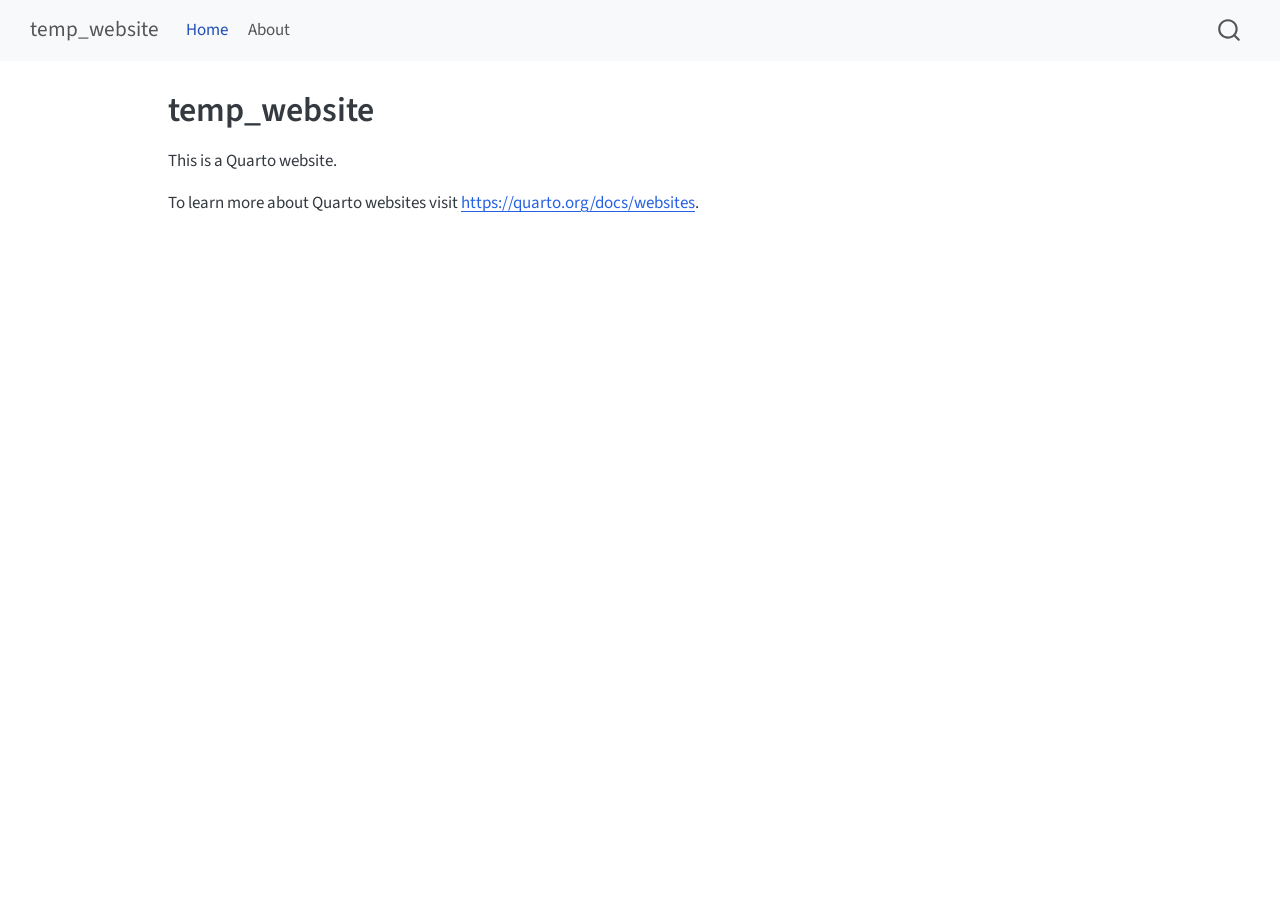
==== docs/index.html @ 8daa3569 "Initial website commit" ====
<!DOCTYPE html>
<html xmlns="http://www.w3.org/1999/xhtml" lang="en" xml:lang="en"><head>

<meta charset="utf-8">
<meta name="generator" content="quarto-1.9.37">

<meta name="viewport" content="width=device-width, initial-scale=1.0, user-scalable=yes">


<title>temp_website</title>
<style>
/* Default styles provided by pandoc.
** See https://pandoc.org/MANUAL.html#variables-for-html for config info.
*/
code{white-space: pre-wrap;}
span.smallcaps{font-variant: small-caps;}
div.columns{display: flex; gap: min(4vw, 1.5em);}
div.column{flex: auto; overflow-x: auto;}
div.hanging-indent{margin-left: 1.5em; text-indent: -1.5em;}
ul.task-list{list-style: none;}
ul.task-list li input[type="checkbox"] {
  width: 0.8em;
  margin: 0 0.8em 0.2em -1em; /* quarto-specific, see https://github.com/quarto-dev/quarto-cli/issues/4556 */ 
  vertical-align: middle;
}
</style>


<script src="site_libs/quarto-nav/quarto-nav.js"></script>
<script src="site_libs/quarto-nav/headroom.min.js"></script>
<script src="site_libs/clipboard/clipboard.min.js"></script>
<script src="site_libs/quarto-search/autocomplete.umd.js"></script>
<script src="site_libs/quarto-search/fuse.min.js"></script>
<script src="site_libs/quarto-search/quarto-search.js"></script>
<meta name="quarto:offset" content="./">
<script src="site_libs/quarto-html/quarto.js" type="module"></script>
<script src="site_libs/quarto-html/tabsets/tabsets.js" type="module"></script>
<script src="site_libs/quarto-html/popper.min.js"></script>
<script src="site_libs/quarto-html/tippy.umd.min.js"></script>
<script src="site_libs/quarto-html/anchor.min.js"></script>
<link href="site_libs/quarto-html/tippy.css" rel="stylesheet">
<link href="site_libs/quarto-html/quarto-syntax-highlighting-7f8f88aac4f3542376d5c11b86a4c14d.css" rel="stylesheet" id="quarto-text-highlighting-styles">
<script src="site_libs/bootstrap/bootstrap.min.js"></script>
<link href="site_libs/bootstrap/bootstrap-icons.css" rel="stylesheet">
<link href="site_libs/bootstrap/bootstrap-a0f9fd0d421825b736dc1bbcbcba2219.min.css" rel="stylesheet" append-hash="true" id="quarto-bootstrap" data-mode="light">
<script id="quarto-search-options" type="application/json">{
  "location": "navbar",
  "copy-button": false,
  "collapse-after": 3,
  "panel-placement": "end",
  "type": "overlay",
  "limit": 50,
  "keyboard-shortcut": [
    "f",
    "/",
    "s"
  ],
  "show-item-context": false,
  "language": {
    "search-no-results-text": "No results",
    "search-matching-documents-text": "matching documents",
    "search-copy-link-title": "Copy link to search",
    "search-hide-matches-text": "Hide additional matches",
    "search-more-match-text": "more match in this document",
    "search-more-matches-text": "more matches in this document",
    "search-clear-button-title": "Clear",
    "search-text-placeholder": "",
    "search-detached-cancel-button-title": "Cancel",
    "search-submit-button-title": "Submit",
    "search-label": "Search"
  }
}</script>


<link rel="stylesheet" href="styles.css">
</head>

<body class="nav-fixed quarto-light">

<div id="quarto-search-results"></div>
  <header id="quarto-header" class="headroom fixed-top">
    <nav class="navbar navbar-expand-lg " data-bs-theme="dark">
      <div class="navbar-container container-fluid">
      <div class="navbar-brand-container mx-auto">
    <a class="navbar-brand" href="./index.html">
    <span class="navbar-title">temp_website</span>
    </a>
  </div>
            <div id="quarto-search" class="" title="Search"></div>
          <button class="navbar-toggler" type="button" data-bs-toggle="collapse" data-bs-target="#navbarCollapse" aria-controls="navbarCollapse" role="menu" aria-expanded="false" aria-label="Toggle navigation" onclick="if (window.quartoToggleHeadroom) { window.quartoToggleHeadroom(); }">
  <span class="navbar-toggler-icon"></span>
</button>
          <div class="collapse navbar-collapse" id="navbarCollapse">
            <ul class="navbar-nav navbar-nav-scroll me-auto">
  <li class="nav-item">
    <a class="nav-link active" href="./index.html" aria-current="page"> 
<span class="menu-text">Home</span></a>
  </li>  
  <li class="nav-item">
    <a class="nav-link" href="./about.html"> 
<span class="menu-text">About</span></a>
  </li>  
</ul>
          </div> <!-- /navcollapse -->
            <div class="quarto-navbar-tools">
</div>
      </div> <!-- /container-fluid -->
    </nav>
</header>
<!-- content -->
<div id="quarto-content" class="quarto-container page-columns page-rows-contents page-layout-article page-navbar">
<!-- sidebar -->
<!-- margin-sidebar -->
    <div id="quarto-margin-sidebar" class="sidebar margin-sidebar zindex-bottom">
        
    </div>
<!-- main -->
<main class="content" id="quarto-document-content">

<header id="title-block-header" class="quarto-title-block default">
<div class="quarto-title">
<h1 class="title">temp_website</h1>
</div>



<div class="quarto-title-meta">

    
  
    
  </div>
  


</header>


<p>This is a Quarto website.</p>
<p>To learn more about Quarto websites visit <a href="https://quarto.org/docs/websites" class="uri">https://quarto.org/docs/websites</a>.</p>



</main> <!-- /main -->
<script id="quarto-html-after-body" type="application/javascript">
  window.document.addEventListener("DOMContentLoaded", function (event) {
    const icon = "";
    const anchorJS = new window.AnchorJS();
    anchorJS.options = {
      placement: 'right',
      icon: icon
    };
    anchorJS.add('.anchored');
    const isCodeAnnotation = (el) => {
      for (const clz of el.classList) {
        if (clz.startsWith('code-annotation-')) {                     
          return true;
        }
      }
      return false;
    }
    const onCopySuccess = function(e) {
      // button target
      const button = e.trigger;
      // don't keep focus
      button.blur();
      // flash "checked"
      button.classList.add('code-copy-button-checked');
      var currentTitle = button.getAttribute("title");
      button.setAttribute("title", "Copied!");
      let tooltip;
      if (window.bootstrap) {
        button.setAttribute("data-bs-toggle", "tooltip");
        button.setAttribute("data-bs-placement", "left");
        button.setAttribute("data-bs-title", "Copied!");
        tooltip = new bootstrap.Tooltip(button, 
          { trigger: "manual", 
            customClass: "code-copy-button-tooltip",
            offset: [0, -8]});
        tooltip.show();    
      }
      setTimeout(function() {
        if (tooltip) {
          tooltip.hide();
          button.removeAttribute("data-bs-title");
          button.removeAttribute("data-bs-toggle");
          button.removeAttribute("data-bs-placement");
        }
        button.setAttribute("title", currentTitle);
        button.classList.remove('code-copy-button-checked');
      }, 1000);
      // clear code selection
      e.clearSelection();
    }
    const getTextToCopy = function(trigger) {
      const outerScaffold = trigger.parentElement.cloneNode(true);
      const codeEl = outerScaffold.querySelector('code');
      for (const childEl of codeEl.children) {
        if (isCodeAnnotation(childEl)) {
          childEl.remove();
        }
      }
      return codeEl.innerText;
    }
    const clipboard = new window.ClipboardJS('.code-copy-button:not([data-in-quarto-modal])', {
      text: getTextToCopy
    });
    clipboard.on('success', onCopySuccess);
    if (window.document.getElementById('quarto-embedded-source-code-modal')) {
      const clipboardModal = new window.ClipboardJS('.code-copy-button[data-in-quarto-modal]', {
        text: getTextToCopy,
        container: window.document.getElementById('quarto-embedded-source-code-modal')
      });
      clipboardModal.on('success', onCopySuccess);
    }
      var localhostRegex = new RegExp(/^(?:http|https):\/\/localhost\:?[0-9]*\//);
      var mailtoRegex = new RegExp(/^mailto:/);
        var filterRegex = new RegExp('/' + window.location.host + '/');
      var isInternal = (href) => {
          return filterRegex.test(href) || localhostRegex.test(href) || mailtoRegex.test(href);
      }
      // Inspect non-navigation links and adorn them if external
     var links = window.document.querySelectorAll('a[href]:not(.nav-link):not(.navbar-brand):not(.toc-action):not(.sidebar-link):not(.sidebar-item-toggle):not(.pagination-link):not(.no-external):not([aria-hidden]):not(.dropdown-item):not(.quarto-navigation-tool):not(.about-link)');
      for (var i=0; i<links.length; i++) {
        const link = links[i];
        if (!isInternal(link.href)) {
          // undo the damage that might have been done by quarto-nav.js in the case of
          // links that we want to consider external
          if (link.dataset.originalHref !== undefined) {
            link.href = link.dataset.originalHref;
          }
        }
      }
    function tippyHover(el, contentFn, onTriggerFn, onUntriggerFn) {
      const config = {
        allowHTML: true,
        maxWidth: 500,
        delay: 100,
        arrow: false,
        appendTo: function(el) {
            return el.parentElement;
        },
        interactive: true,
        interactiveBorder: 10,
        theme: 'quarto',
        placement: 'bottom-start',
      };
      if (contentFn) {
        config.content = contentFn;
      }
      if (onTriggerFn) {
        config.onTrigger = onTriggerFn;
      }
      if (onUntriggerFn) {
        config.onUntrigger = onUntriggerFn;
      }
      window.tippy(el, config); 
    }
    const noterefs = window.document.querySelectorAll('a[role="doc-noteref"]');
    for (var i=0; i<noterefs.length; i++) {
      const ref = noterefs[i];
      tippyHover(ref, function() {
        // use id or data attribute instead here
        let href = ref.getAttribute('data-footnote-href') || ref.getAttribute('href');
        try { href = new URL(href).hash; } catch {}
        const id = href.replace(/^#\/?/, "");
        const note = window.document.getElementById(id);
        if (note) {
          return note.innerHTML;
        } else {
          return "";
        }
      });
    }
    const xrefs = window.document.querySelectorAll('a.quarto-xref');
    const processXRef = (id, note) => {
      // Strip column container classes
      const stripColumnClz = (el) => {
        el.classList.remove("page-full", "page-columns");
        if (el.children) {
          for (const child of el.children) {
            stripColumnClz(child);
          }
        }
      }
      stripColumnClz(note)
      if (id === null || id.startsWith('sec-')) {
        // Special case sections, only their first couple elements
        const container = document.createElement("div");
        if (note.children && note.children.length > 2) {
          container.appendChild(note.children[0].cloneNode(true));
          for (let i = 1; i < note.children.length; i++) {
            const child = note.children[i];
            if (child.tagName === "P" && child.innerText === "") {
              continue;
            } else {
              container.appendChild(child.cloneNode(true));
              break;
            }
          }
          if (window.Quarto?.typesetMath) {
            window.Quarto.typesetMath(container);
          }
          return container.innerHTML
        } else {
          if (window.Quarto?.typesetMath) {
            window.Quarto.typesetMath(note);
          }
          return note.innerHTML;
        }
      } else {
        // Remove any anchor links if they are present
        const anchorLink = note.querySelector('a.anchorjs-link');
        if (anchorLink) {
          anchorLink.remove();
        }
        if (window.Quarto?.typesetMath) {
          window.Quarto.typesetMath(note);
        }
        if (note.classList.contains("callout")) {
          return note.outerHTML;
        } else {
          return note.innerHTML;
        }
      }
    }
    for (var i=0; i<xrefs.length; i++) {
      const xref = xrefs[i];
      tippyHover(xref, undefined, function(instance) {
        instance.disable();
        let url = xref.getAttribute('href');
        let hash = undefined; 
        if (url.startsWith('#')) {
          hash = url;
        } else {
          try { hash = new URL(url).hash; } catch {}
        }
        if (hash) {
          const id = hash.replace(/^#\/?/, "");
          const note = window.document.getElementById(id);
          if (note !== null) {
            try {
              const html = processXRef(id, note.cloneNode(true));
              instance.setContent(html);
            } finally {
              instance.enable();
              instance.show();
            }
          } else {
            // See if we can fetch this
            fetch(url.split('#')[0])
            .then(res => res.text())
            .then(html => {
              const parser = new DOMParser();
              const htmlDoc = parser.parseFromString(html, "text/html");
              const note = htmlDoc.getElementById(id);
              if (note !== null) {
                const html = processXRef(id, note);
                instance.setContent(html);
              } 
            }).finally(() => {
              instance.enable();
              instance.show();
            });
          }
        } else {
          // See if we can fetch a full url (with no hash to target)
          // This is a special case and we should probably do some content thinning / targeting
          fetch(url)
          .then(res => res.text())
          .then(html => {
            const parser = new DOMParser();
            const htmlDoc = parser.parseFromString(html, "text/html");
            const note = htmlDoc.querySelector('main.content');
            if (note !== null) {
              // This should only happen for chapter cross references
              // (since there is no id in the URL)
              // remove the first header
              if (note.children.length > 0 && note.children[0].tagName === "HEADER") {
                note.children[0].remove();
              }
              const html = processXRef(null, note);
              instance.setContent(html);
            } 
          }).finally(() => {
            instance.enable();
            instance.show();
          });
        }
      }, function(instance) {
      });
    }
        let selectedAnnoteEl;
        const selectorForAnnotation = ( cell, annotation) => {
          let cellAttr = 'data-code-cell="' + cell + '"';
          let lineAttr = 'data-code-annotation="' +  annotation + '"';
          const selector = 'span[' + cellAttr + '][' + lineAttr + ']';
          return selector;
        }
        const selectCodeLines = (annoteEl) => {
          const doc = window.document;
          const targetCell = annoteEl.getAttribute("data-target-cell");
          const targetAnnotation = annoteEl.getAttribute("data-target-annotation");
          const annoteSpan = window.document.querySelector(selectorForAnnotation(targetCell, targetAnnotation));
          const lines = annoteSpan.getAttribute("data-code-lines").split(",");
          const lineIds = lines.map((line) => {
            return targetCell + "-" + line;
          })
          let top = null;
          let height = null;
          let parent = null;
          if (lineIds.length > 0) {
              //compute the position of the single el (top and bottom and make a div)
              const el = window.document.getElementById(lineIds[0]);
              top = el.offsetTop;
              height = el.offsetHeight;
              parent = el.parentElement.parentElement;
            if (lineIds.length > 1) {
              const lastEl = window.document.getElementById(lineIds[lineIds.length - 1]);
              const bottom = lastEl.offsetTop + lastEl.offsetHeight;
              height = bottom - top;
            }
            if (top !== null && height !== null && parent !== null) {
              // cook up a div (if necessary) and position it 
              let div = window.document.getElementById("code-annotation-line-highlight");
              if (div === null) {
                div = window.document.createElement("div");
                div.setAttribute("id", "code-annotation-line-highlight");
                div.style.position = 'absolute';
                parent.appendChild(div);
              }
              div.style.top = top - 2 + "px";
              div.style.height = height + 4 + "px";
              div.style.left = 0;
              let gutterDiv = window.document.getElementById("code-annotation-line-highlight-gutter");
              if (gutterDiv === null) {
                gutterDiv = window.document.createElement("div");
                gutterDiv.setAttribute("id", "code-annotation-line-highlight-gutter");
                gutterDiv.style.position = 'absolute';
                const codeCell = window.document.getElementById(targetCell);
                const gutter = codeCell.querySelector('.code-annotation-gutter');
                gutter.appendChild(gutterDiv);
              }
              gutterDiv.style.top = top - 2 + "px";
              gutterDiv.style.height = height + 4 + "px";
            }
            selectedAnnoteEl = annoteEl;
          }
        };
        const unselectCodeLines = () => {
          const elementsIds = ["code-annotation-line-highlight", "code-annotation-line-highlight-gutter"];
          elementsIds.forEach((elId) => {
            const div = window.document.getElementById(elId);
            if (div) {
              div.remove();
            }
          });
          selectedAnnoteEl = undefined;
        };
          // Handle positioning of the toggle
      window.addEventListener(
        "resize",
        throttle(() => {
          elRect = undefined;
          if (selectedAnnoteEl) {
            selectCodeLines(selectedAnnoteEl);
          }
        }, 10)
      );
      function throttle(fn, ms) {
      let throttle = false;
      let timer;
        return (...args) => {
          if(!throttle) { // first call gets through
              fn.apply(this, args);
              throttle = true;
          } else { // all the others get throttled
              if(timer) clearTimeout(timer); // cancel #2
              timer = setTimeout(() => {
                fn.apply(this, args);
                timer = throttle = false;
              }, ms);
          }
        };
      }
        // Attach click handler to the DT
        const annoteDls = window.document.querySelectorAll('dt[data-target-cell]');
        for (const annoteDlNode of annoteDls) {
          annoteDlNode.addEventListener('click', (event) => {
            const clickedEl = event.target;
            if (clickedEl !== selectedAnnoteEl) {
              unselectCodeLines();
              const activeEl = window.document.querySelector('dt[data-target-cell].code-annotation-active');
              if (activeEl) {
                activeEl.classList.remove('code-annotation-active');
              }
              selectCodeLines(clickedEl);
              clickedEl.classList.add('code-annotation-active');
            } else {
              // Unselect the line
              unselectCodeLines();
              clickedEl.classList.remove('code-annotation-active');
            }
          });
        }
    const findCites = (el) => {
      const parentEl = el.parentElement;
      if (parentEl) {
        const cites = parentEl.dataset.cites;
        if (cites) {
          return {
            el,
            cites: cites.split(' ')
          };
        } else {
          return findCites(el.parentElement)
        }
      } else {
        return undefined;
      }
    };
    var bibliorefs = window.document.querySelectorAll('a[role="doc-biblioref"]');
    for (var i=0; i<bibliorefs.length; i++) {
      const ref = bibliorefs[i];
      const citeInfo = findCites(ref);
      if (citeInfo) {
        tippyHover(citeInfo.el, function() {
          var popup = window.document.createElement('div');
          citeInfo.cites.forEach(function(cite) {
            var citeDiv = window.document.createElement('div');
            citeDiv.classList.add('hanging-indent');
            citeDiv.classList.add('csl-entry');
            var biblioDiv = window.document.getElementById('ref-' + cite);
            if (biblioDiv) {
              citeDiv.innerHTML = biblioDiv.innerHTML;
            }
            popup.appendChild(citeDiv);
          });
          return popup.innerHTML;
        });
      }
    }
  });
  </script>
</div> <!-- /content -->




</body></html>
---- docs/site_libs/quarto-html/tippy.css ----
.tippy-box[data-animation=fade][data-state=hidden]{opacity:0}[data-tippy-root]{max-width:calc(100vw - 10px)}.tippy-box{position:relative;background-color:#333;color:#fff;border-radius:4px;font-size:14px;line-height:1.4;white-space:normal;outline:0;transition-property:transform,visibility,opacity}.tippy-box[data-placement^=top]>.tippy-arrow{bottom:0}.tippy-box[data-placement^=top]>.tippy-arrow:before{bottom:-7px;left:0;border-width:8px 8px 0;border-top-color:initial;transform-origin:center top}.tippy-box[data-placement^=bottom]>.tippy-arrow{top:0}.tippy-box[data-placement^=bottom]>.tippy-arrow:before{top:-7px;left:0;border-width:0 8px 8px;border-bottom-color:initial;transform-origin:center bottom}.tippy-box[data-placement^=left]>.tippy-arrow{right:0}.tippy-box[data-placement^=left]>.tippy-arrow:before{border-width:8px 0 8px 8px;border-left-color:initial;right:-7px;transform-origin:center left}.tippy-box[data-placement^=right]>.tippy-arrow{left:0}.tippy-box[data-placement^=right]>.tippy-arrow:before{left:-7px;border-width:8px 8px 8px 0;border-right-color:initial;transform-origin:center right}.tippy-box[data-inertia][data-state=visible]{transition-timing-function:cubic-bezier(.54,1.5,.38,1.11)}.tippy-arrow{width:16px;height:16px;color:#333}.tippy-arrow:before{content:"";position:absolute;border-color:transparent;border-style:solid}.tippy-content{position:relative;padding:5px 9px;z-index:1}
---- docs/site_libs/quarto-html/quarto-syntax-highlighting-7f8f88aac4f3542376d5c11b86a4c14d.css ----
/* quarto syntax highlight colors */
:root {
  --quarto-hl-ot-color: #003B4F;
  --quarto-hl-at-color: #657422;
  --quarto-hl-ss-color: #20794D;
  --quarto-hl-an-color: #5E5E5E;
  --quarto-hl-fu-color: #4758AB;
  --quarto-hl-st-color: #20794D;
  --quarto-hl-cf-color: #003B4F;
  --quarto-hl-op-color: #5E5E5E;
  --quarto-hl-er-color: #AD0000;
  --quarto-hl-bn-color: #AD0000;
  --quarto-hl-al-color: #AD0000;
  --quarto-hl-va-color: #111111;
  --quarto-hl-bu-color: inherit;
  --quarto-hl-ex-color: inherit;
  --quarto-hl-pp-color: #AD0000;
  --quarto-hl-in-color: #5E5E5E;
  --quarto-hl-vs-color: #20794D;
  --quarto-hl-wa-color: #5E5E5E;
  --quarto-hl-do-color: #5E5E5E;
  --quarto-hl-im-color: #00769E;
  --quarto-hl-ch-color: #20794D;
  --quarto-hl-dt-color: #AD0000;
  --quarto-hl-fl-color: #AD0000;
  --quarto-hl-co-color: #5E5E5E;
  --quarto-hl-cv-color: #5E5E5E;
  --quarto-hl-cn-color: #8f5902;
  --quarto-hl-sc-color: #5E5E5E;
  --quarto-hl-dv-color: #AD0000;
  --quarto-hl-kw-color: #003B4F;
}

/* other quarto variables */
:root {
  --quarto-font-monospace: SFMono-Regular, Menlo, Monaco, Consolas, "Liberation Mono", "Courier New", monospace;
}

/* syntax highlight based on Pandoc's rules */
pre > code.sourceCode > span {
  color: #003B4F;
}

code.sourceCode > span {
  color: #003B4F;
}

div.sourceCode,
div.sourceCode pre.sourceCode {
  color: #003B4F;
}

/* Normal */
code span {
  color: #003B4F;
}

/* Alert */
code span.al {
  color: #AD0000;
  font-style: inherit;
}

/* Annotation */
code span.an {
  color: #5E5E5E;
  font-style: inherit;
}

/* Attribute */
code span.at {
  color: #657422;
  font-style: inherit;
}

/* BaseN */
code span.bn {
  color: #AD0000;
  font-style: inherit;
}

/* BuiltIn */
code span.bu {
  font-style: inherit;
}

/* ControlFlow */
code span.cf {
  color: #003B4F;
  font-weight: bold;
  font-style: inherit;
}

/* Char */
code span.ch {
  color: #20794D;
  font-style: inherit;
}

/* Constant */
code span.cn {
  color: #8f5902;
  font-style: inherit;
}

/* Comment */
code span.co {
  color: #5E5E5E;
  font-style: inherit;
}

/* CommentVar */
code span.cv {
  color: #5E5E5E;
  font-style: italic;
}

/* Documentation */
code span.do {
  color: #5E5E5E;
  font-style: italic;
}

/* DataType */
code span.dt {
  color: #AD0000;
  font-style: inherit;
}

/* DecVal */
code span.dv {
  color: #AD0000;
  font-style: inherit;
}

/* Error */
code span.er {
  color: #AD0000;
  font-style: inherit;
}

/* Extension */
code span.ex {
  font-style: inherit;
}

/* Float */
code span.fl {
  color: #AD0000;
  font-style: inherit;
}

/* Function */
code span.fu {
  color: #4758AB;
  font-style: inherit;
}

/* Import */
code span.im {
  color: #00769E;
  font-style: inherit;
}

/* Information */
code span.in {
  color: #5E5E5E;
  font-style: inherit;
}

/* Keyword */
code span.kw {
  color: #003B4F;
  font-weight: bold;
  font-style: inherit;
}

/* Operator */
code span.op {
  color: #5E5E5E;
  font-style: inherit;
}

/* Other */
code span.ot {
  color: #003B4F;
  font-style: inherit;
}

/* Preprocessor */
code span.pp {
  color: #AD0000;
  font-style: inherit;
}

/* SpecialChar */
code span.sc {
  color: #5E5E5E;
  font-style: inherit;
}

/* SpecialString */
code span.ss {
  color: #20794D;
  font-style: inherit;
}

/* String */
code span.st {
  color: #20794D;
  font-style: inherit;
}

/* Variable */
code span.va {
  color: #111111;
  font-style: inherit;
}

/* VerbatimString */
code span.vs {
  color: #20794D;
  font-style: inherit;
}

/* Warning */
code span.wa {
  color: #5E5E5E;
  font-style: italic;
}

.prevent-inlining {
  content: "</";
}

/*# sourceMappingURL=789ad8cd35626ba772517505b42a116e.css.map */
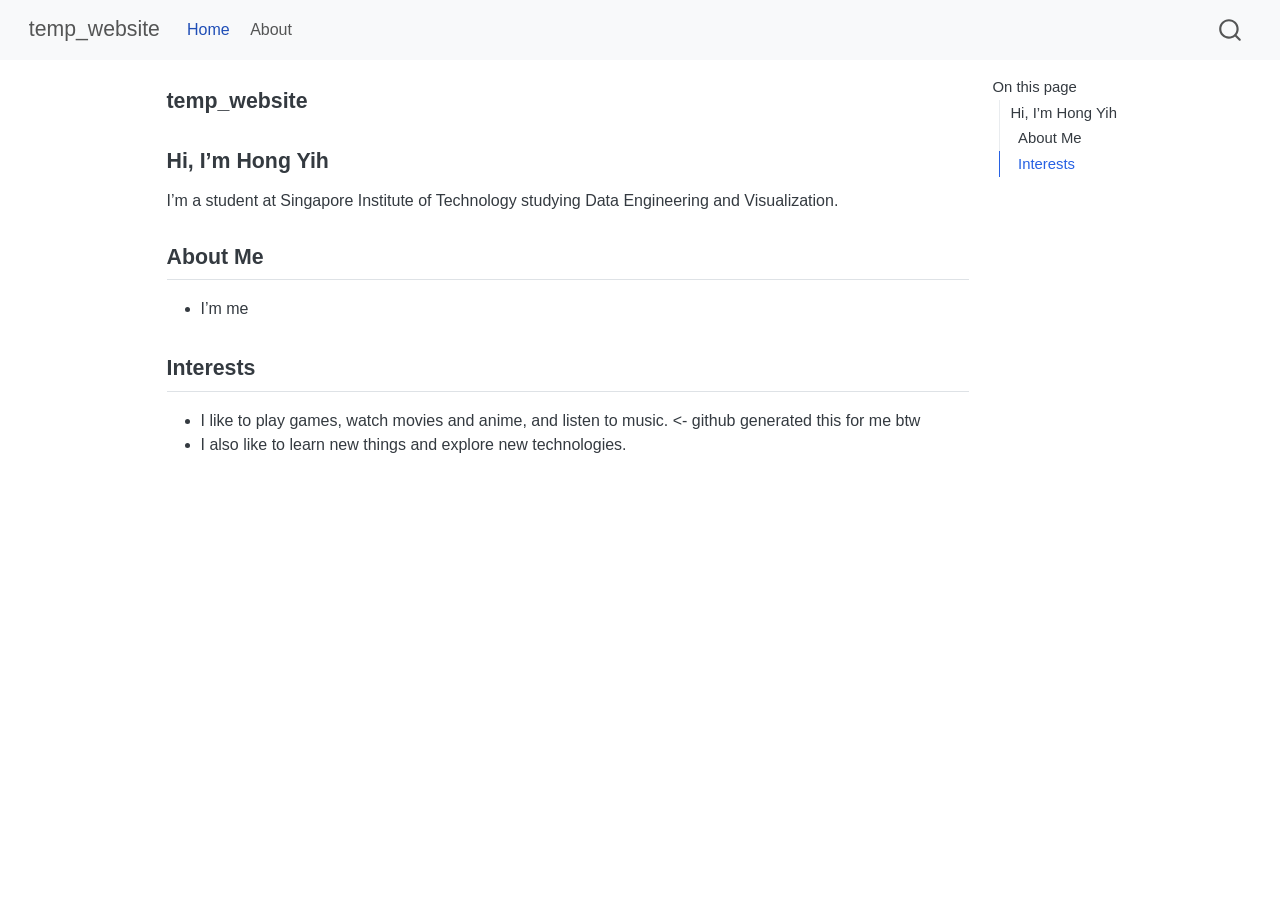
==== commit a8528496: "Add website content" ====
--- a/docs/index.html
+++ b/docs/index.html
@@ -111,8 +111,18 @@
 <div id="quarto-content" class="quarto-container page-columns page-rows-contents page-layout-article page-navbar">
 <!-- sidebar -->
 <!-- margin-sidebar -->
-    <div id="quarto-margin-sidebar" class="sidebar margin-sidebar zindex-bottom">
-        
+    <div id="quarto-margin-sidebar" class="sidebar margin-sidebar">
+        <nav id="TOC" role="doc-toc" class="toc-active">
+    <h2 id="toc-title">On this page</h2>
+   
+  <ul>
+  <li><a href="#hi-im-hong-yih" id="toc-hi-im-hong-yih" class="nav-link active" data-scroll-target="#hi-im-hong-yih">Hi, I’m Hong Yih</a>
+  <ul class="collapse">
+  <li><a href="#about-me" id="toc-about-me" class="nav-link" data-scroll-target="#about-me">About Me</a></li>
+  <li><a href="#interests" id="toc-interests" class="nav-link" data-scroll-target="#interests">Interests</a></li>
+  </ul></li>
+  </ul>
+</nav>
     </div>
 <!-- main -->
 <main class="content" id="quarto-document-content">
@@ -136,10 +146,25 @@
 </header>
 
 
-<p>This is a Quarto website.</p>
-<p>To learn more about Quarto websites visit <a href="https://quarto.org/docs/websites" class="uri">https://quarto.org/docs/websites</a>.</p>
-
-
+<section id="hi-im-hong-yih" class="level1">
+<h1>Hi, I’m Hong Yih</h1>
+<p>I’m a student at Singapore Institute of Technology studying Data Engineering and Visualization.</p>
+<section id="about-me" class="level2">
+<h2 class="anchored" data-anchor-id="about-me">About Me</h2>
+<ul>
+<li>I’m me</li>
+</ul>
+</section>
+<section id="interests" class="level2">
+<h2 class="anchored" data-anchor-id="interests">Interests</h2>
+<ul>
+<li>I like to play games, watch movies and anime, and listen to music. &lt;- github generated this for me btw</li>
+<li>I also like to learn new things and explore new technologies.</li>
+</ul>
+
+
+</section>
+</section>
 
 </main> <!-- /main -->
 <script id="quarto-html-after-body" type="application/javascript">
--- a/docs/styles.css
+++ b/docs/styles.css
@@ -0,0 +1,20 @@
+body {
+    font-family: 'Comic Sans MS', sans-serif;
+    font-size: 16px;
+}
+
+p {
+    margin: 0;
+    padding: 0;
+    line-height: 1.2;
+}
+
+h1,
+h2 {
+    font-size: 16pt;
+}
+
+h3,
+h4 {
+    font-size: 14pt;
+}
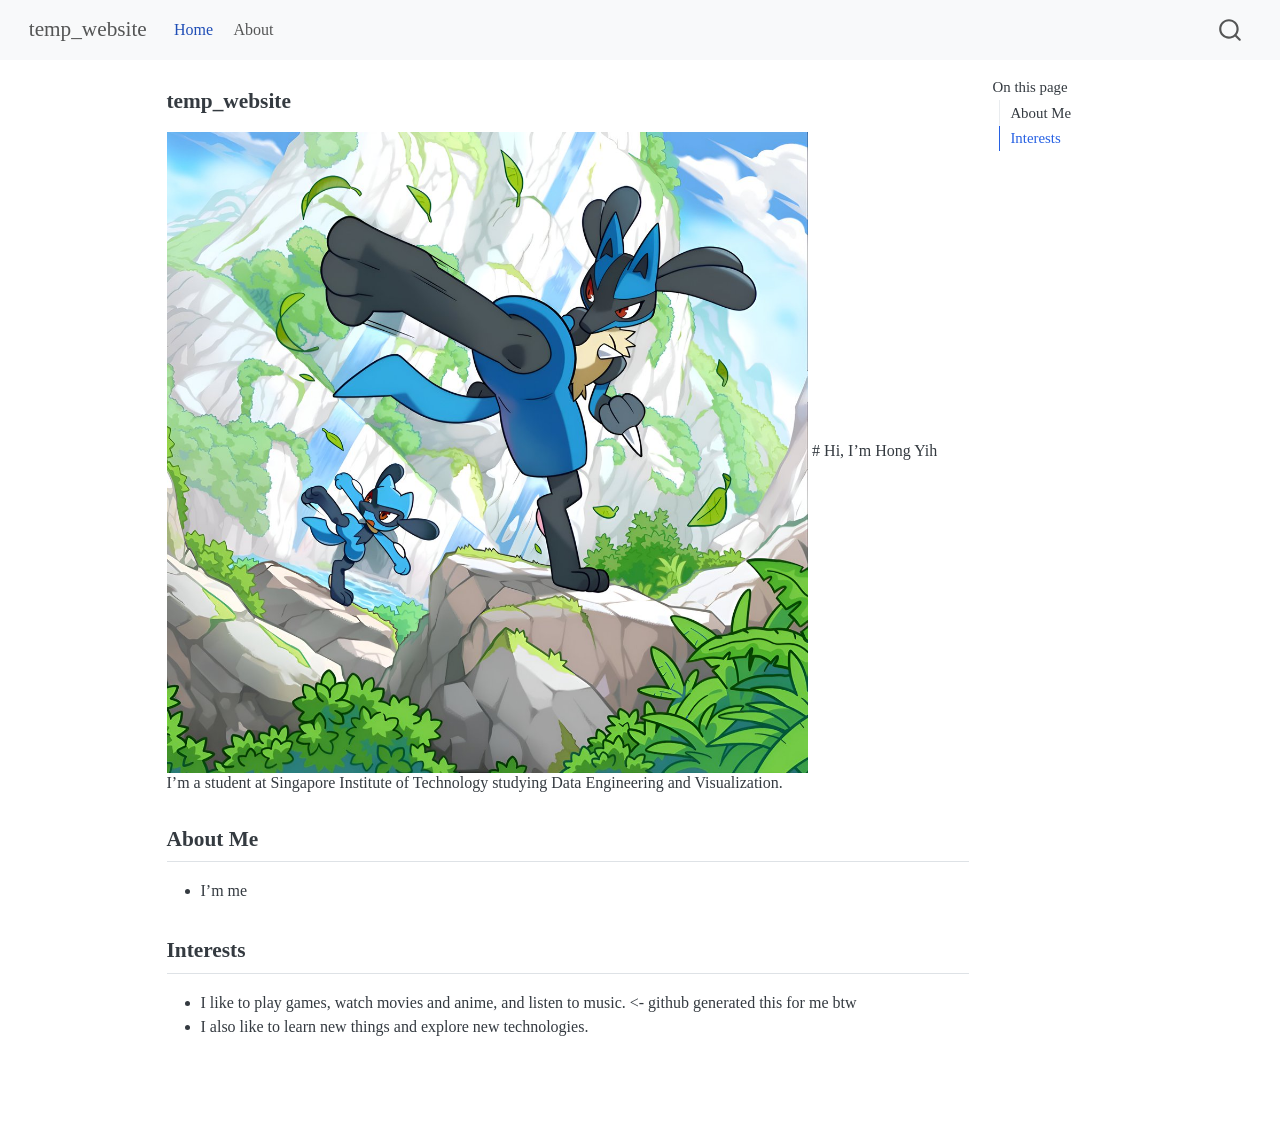
==== commit 7bb7f1a8: "add image and stylin" ====
--- a/docs/index.html
+++ b/docs/index.html
@@ -116,11 +116,8 @@
     <h2 id="toc-title">On this page</h2>
    
   <ul>
-  <li><a href="#hi-im-hong-yih" id="toc-hi-im-hong-yih" class="nav-link active" data-scroll-target="#hi-im-hong-yih">Hi, I’m Hong Yih</a>
-  <ul class="collapse">
-  <li><a href="#about-me" id="toc-about-me" class="nav-link" data-scroll-target="#about-me">About Me</a></li>
+  <li><a href="#about-me" id="toc-about-me" class="nav-link active" data-scroll-target="#about-me">About Me</a></li>
   <li><a href="#interests" id="toc-interests" class="nav-link" data-scroll-target="#interests">Interests</a></li>
-  </ul></li>
   </ul>
 </nav>
     </div>
@@ -146,8 +143,7 @@
 </header>
 
 
-<section id="hi-im-hong-yih" class="level1">
-<h1>Hi, I’m Hong Yih</h1>
+<p><img src="photo.jpg" class="img-fluid" style="width:80.0%" alt="poop"> # Hi, I’m Hong Yih</p>
 <p>I’m a student at Singapore Institute of Technology studying Data Engineering and Visualization.</p>
 <section id="about-me" class="level2">
 <h2 class="anchored" data-anchor-id="about-me">About Me</h2>
@@ -163,7 +159,6 @@
 </ul>
 
 
-</section>
 </section>
 
 </main> <!-- /main -->
--- a/docs/styles.css
+++ b/docs/styles.css
@@ -1,5 +1,5 @@
 body {
-    font-family: 'Comic Sans MS', sans-serif;
+    font-family: "Comic Sans MS" , cursive;
     font-size: 16px;
 }
 
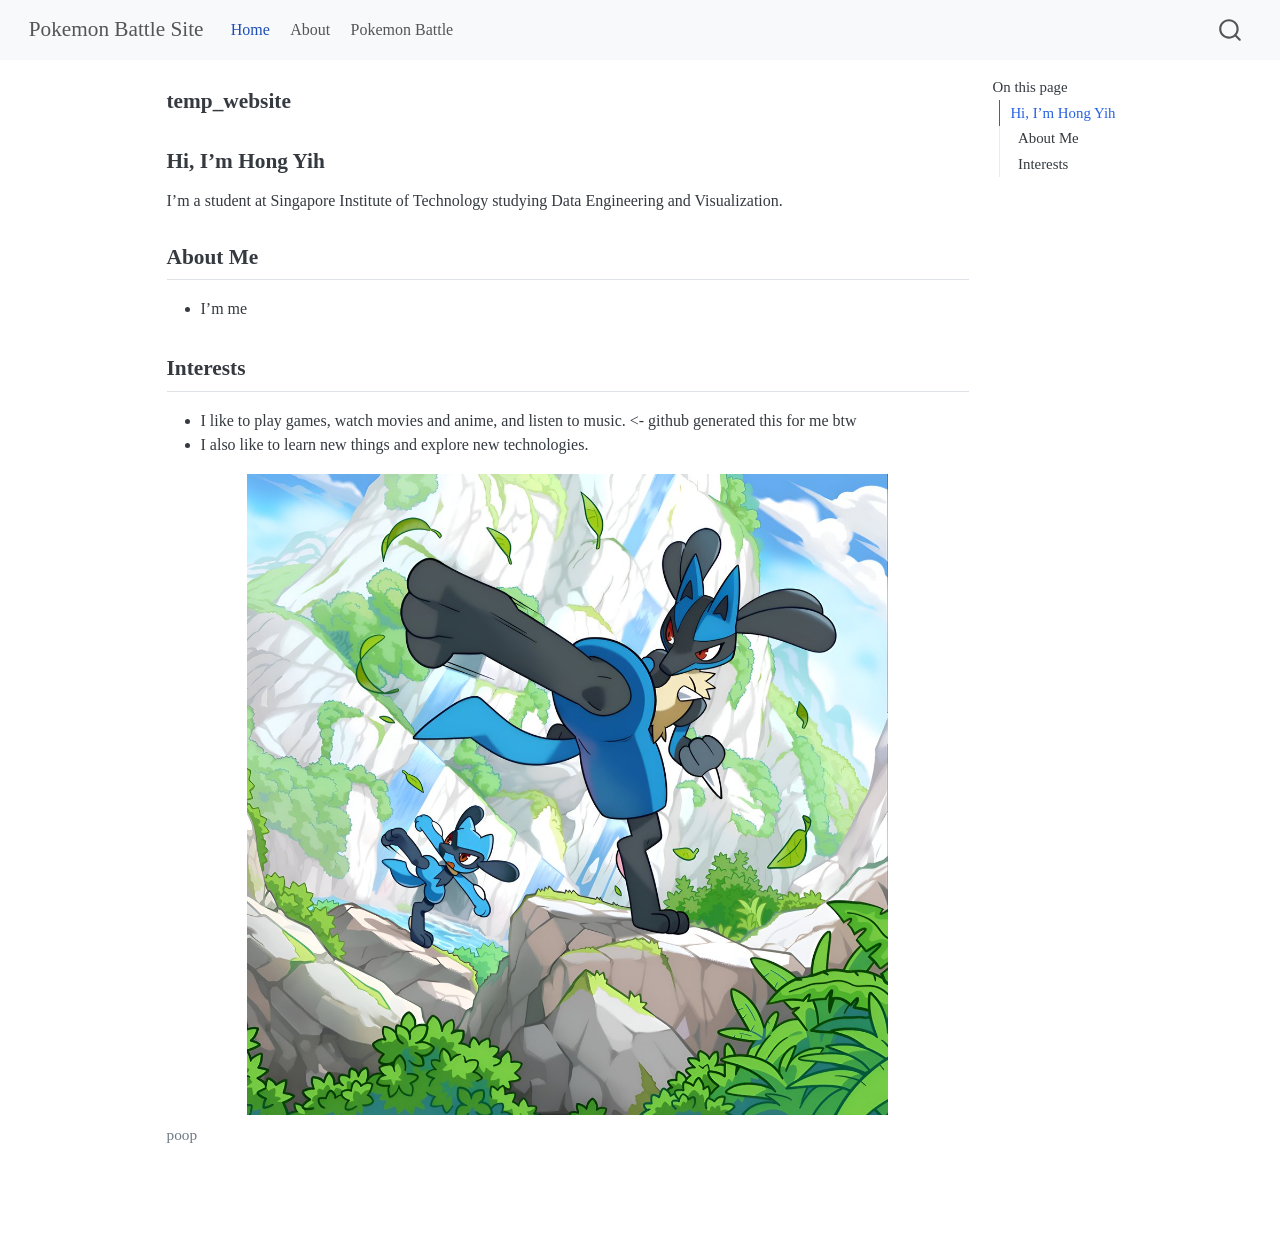
==== commit a2e605e2: "changes" ====
--- a/docs/index.html
+++ b/docs/index.html
@@ -7,7 +7,7 @@
 <meta name="viewport" content="width=device-width, initial-scale=1.0, user-scalable=yes">
 
 
-<title>temp_website</title>
+<title>temp_website – Pokemon Battle Site</title>
 <style>
 /* Default styles provided by pandoc.
 ** See https://pandoc.org/MANUAL.html#variables-for-html for config info.
@@ -83,7 +83,7 @@
       <div class="navbar-container container-fluid">
       <div class="navbar-brand-container mx-auto">
     <a class="navbar-brand" href="./index.html">
-    <span class="navbar-title">temp_website</span>
+    <span class="navbar-title">Pokemon Battle Site</span>
     </a>
   </div>
             <div id="quarto-search" class="" title="Search"></div>
@@ -99,6 +99,10 @@
   <li class="nav-item">
     <a class="nav-link" href="./about.html"> 
 <span class="menu-text">About</span></a>
+  </li>  
+  <li class="nav-item">
+    <a class="nav-link" href="./pokemon.html"> 
+<span class="menu-text">Pokemon Battle</span></a>
   </li>  
 </ul>
           </div> <!-- /navcollapse -->
@@ -116,8 +120,11 @@
     <h2 id="toc-title">On this page</h2>
    
   <ul>
-  <li><a href="#about-me" id="toc-about-me" class="nav-link active" data-scroll-target="#about-me">About Me</a></li>
+  <li><a href="#hi-im-hong-yih" id="toc-hi-im-hong-yih" class="nav-link active" data-scroll-target="#hi-im-hong-yih">Hi, I’m Hong Yih</a>
+  <ul class="collapse">
+  <li><a href="#about-me" id="toc-about-me" class="nav-link" data-scroll-target="#about-me">About Me</a></li>
   <li><a href="#interests" id="toc-interests" class="nav-link" data-scroll-target="#interests">Interests</a></li>
+  </ul></li>
   </ul>
 </nav>
     </div>
@@ -143,7 +150,8 @@
 </header>
 
 
-<p><img src="photo.jpg" class="img-fluid" style="width:80.0%" alt="poop"> # Hi, I’m Hong Yih</p>
+<section id="hi-im-hong-yih" class="level1">
+<h1>Hi, I’m Hong Yih</h1>
 <p>I’m a student at Singapore Institute of Technology studying Data Engineering and Visualization.</p>
 <section id="about-me" class="level2">
 <h2 class="anchored" data-anchor-id="about-me">About Me</h2>
@@ -157,8 +165,15 @@
 <li>I like to play games, watch movies and anime, and listen to music. &lt;- github generated this for me btw</li>
 <li>I also like to learn new things and explore new technologies.</li>
 </ul>
-
-
+<div class="quarto-figure quarto-figure-center">
+<figure class="figure">
+<p><img src="photo.jpg" class="img-fluid figure-img" style="width:80.0%"></p>
+<figcaption>poop</figcaption>
+</figure>
+</div>
+
+
+</section>
 </section>
 
 </main> <!-- /main -->
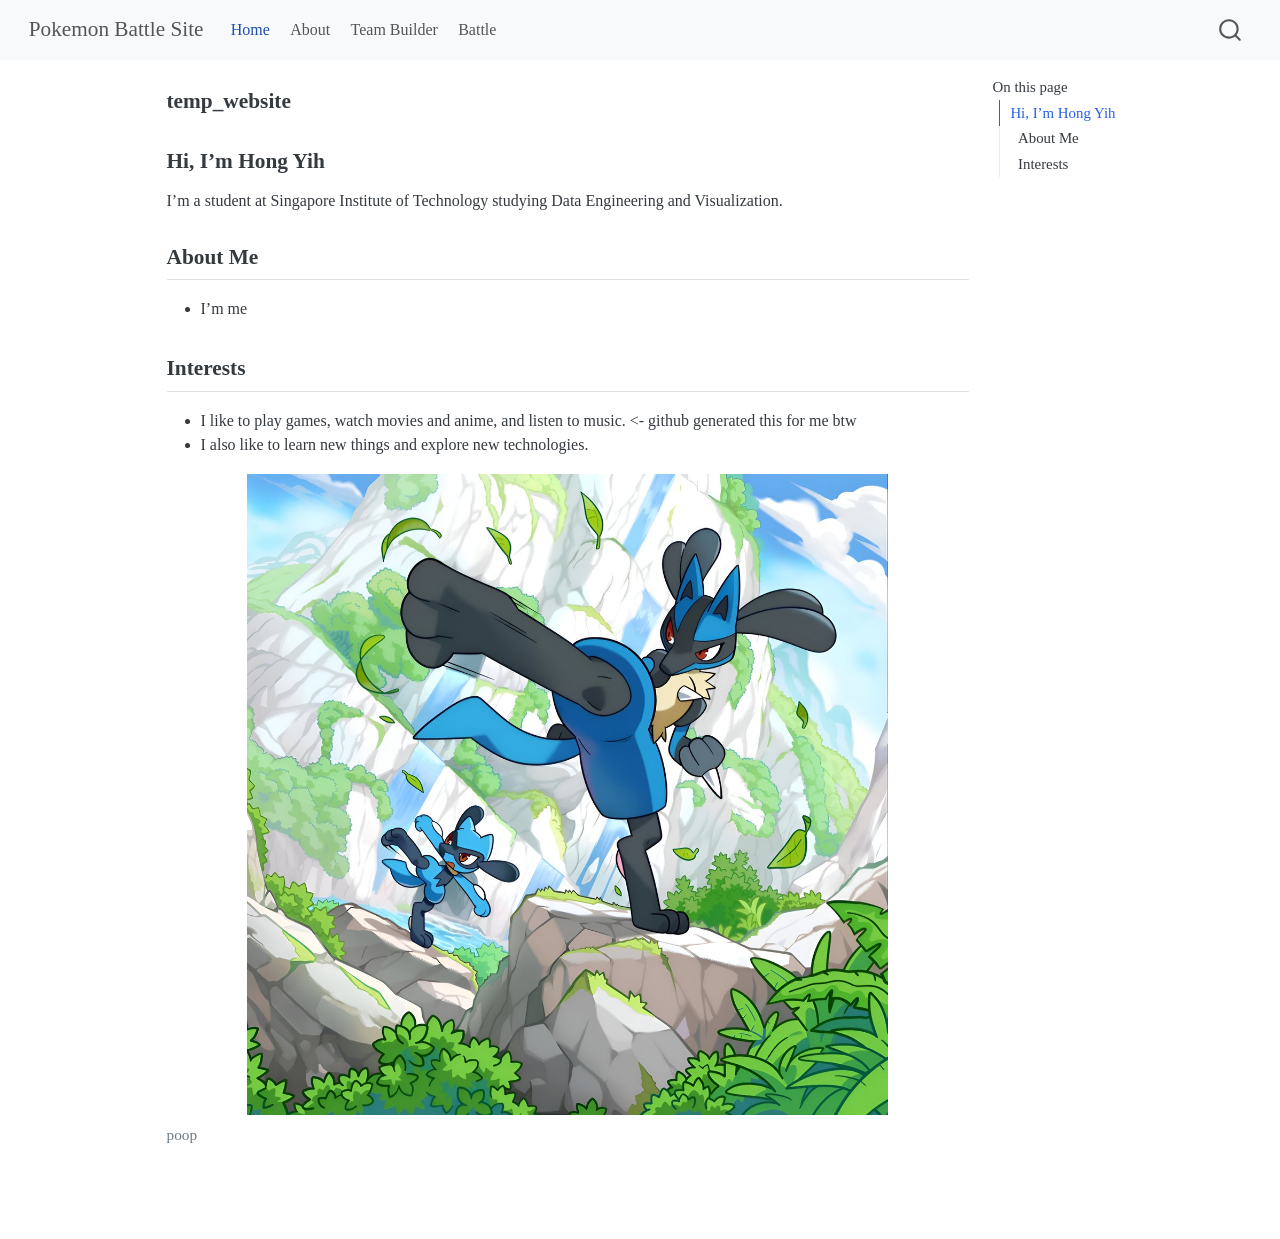
==== commit 221866e0: "battle render" ====
--- a/docs/index.html
+++ b/docs/index.html
@@ -101,8 +101,12 @@
 <span class="menu-text">About</span></a>
   </li>  
   <li class="nav-item">
-    <a class="nav-link" href="./pokemon.html"> 
-<span class="menu-text">Pokemon Battle</span></a>
+    <a class="nav-link" href="./team-builder.html"> 
+<span class="menu-text">Team Builder</span></a>
+  </li>  
+  <li class="nav-item">
+    <a class="nav-link" href="./pokemon-battle.html"> 
+<span class="menu-text">Battle</span></a>
   </li>  
 </ul>
           </div> <!-- /navcollapse -->
